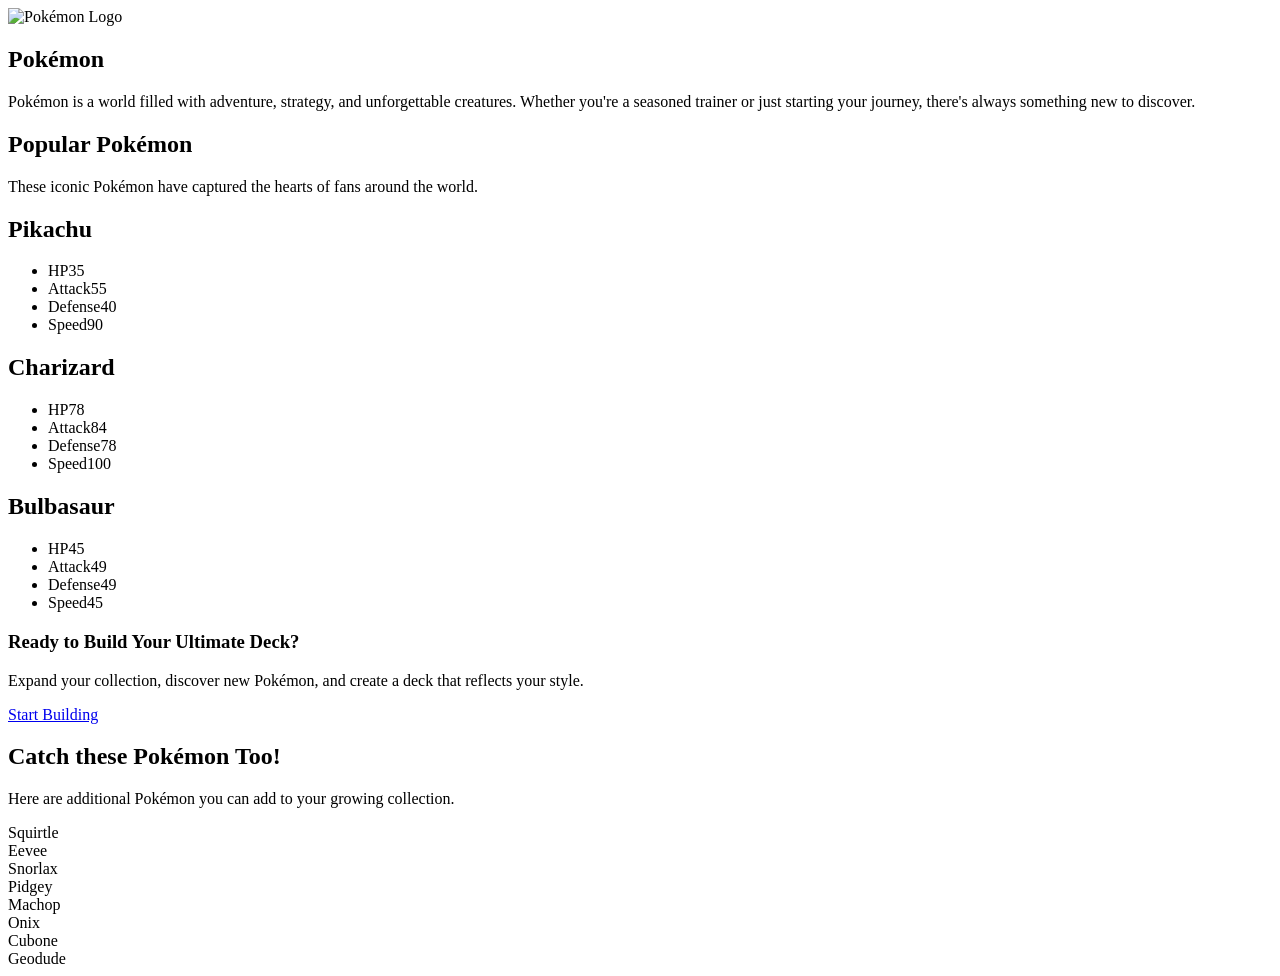
==== index.html @ 436937d3 "Add initial Pokémon fan page structure" ====
<!DOCTYPE html>
<html lang="en">
<head>
  <meta charset="UTF-8" />
  <meta name="viewport" content="width=device-width, initial-scale=1.0" />
  <title>Pokémon Fan Page</title>
  <link rel="stylesheet" href="styles.css" />
</head>

<body>

  <!-- ===========================
       HEADER WITH BADGES
  ============================ -->
  <header class="page-header">
    <img 
      src="https://upload.wikimedia.org/wikipedia/commons/9/98/International_Pok%C3%A9mon_logo.svg"
      alt="Pokémon Logo"
      class="pokemon-logo"
    />

    <div class="header-card-preview">
      <div class="preview-thumb pikachu-bg" title="Pikachu"></div>
      <div class="preview-thumb charizard-bg" title="Charizard"></div>
      <div class="preview-thumb bulbasaur-bg" title="Bulbasaur"></div>
    </div>
  </header>

  <div class="container">

    <!-- ===========================
         INTRO SECTION
    ============================ -->
    <section class="info-block">
      <h1>Pokémon</h1>
      <p>
        Pokémon is a world filled with adventure, strategy, and unforgettable creatures.
        Whether you're a seasoned trainer or just starting your journey, there's always
        something new to discover.
      </p>
    </section>

    <!-- ===========================
         POPULAR POKEMON
    ============================ -->
    <section class="info-block">
      <h2>Popular Pokémon</h2>
      <p>
        These iconic Pokémon have captured the hearts of fans around the world.
      </p>
    </section>

    <!-- ===========================
         FEATURED CARD DECK
    ============================ -->
    <main class="card-deck">

      <article class="pokemon-card">
        <div class="pokemon-image pikachu"></div>
        <div class="pokemon-content">
          <h2 class="pokemon-name">Pikachu</h2>
          <ul class="pokemon-stats">
            <li><span>HP</span><span>35</span></li>
            <li><span>Attack</span><span>55</span></li>
            <li><span>Defense</span><span>40</span></li>
            <li><span>Speed</span><span>90</span></li>
          </ul>
        </div>
      </article>

      <article class="pokemon-card">
        <div class="pokemon-image charizard"></div>
        <div class="pokemon-content">
          <h2 class="pokemon-name">Charizard</h2>
          <ul class="pokemon-stats">
            <li><span>HP</span><span>78</span></li>
            <li><span>Attack</span><span>84</span></li>
            <li><span>Defense</span><span>78</span></li>
            <li><span>Speed</span><span>100</span></li>
          </ul>
        </div>
      </article>

      <article class="pokemon-card">
        <div class="pokemon-image bulbasaur"></div>
        <div class="pokemon-content">
          <h2 class="pokemon-name">Bulbasaur</h2>
          <ul class="pokemon-stats">
            <li><span>HP</span><span>45</span></li>
            <li><span>Attack</span><span>49</span></li>
            <li><span>Defense</span><span>49</span></li>
            <li><span>Speed</span><span>45</span></li>
          </ul>
        </div>
      </article>

    </main>

    <!-- ===========================
         CTA BELOW DECK
    ============================ -->
    <section class="below-deck-cta">
      <h3 class="below-deck-title">Ready to Build Your Ultimate Deck?</h3>
      <p class="below-deck-text">
        Expand your collection, discover new Pokémon, and create a deck that reflects your style.
      </p>
      <a href="#" class="below-deck-button">Start Building</a>
    </section>

    <!-- ===========================
         GRID SECTION
    ============================ -->
    <section class="extra-grid-section">
      <h2 class="extra-grid-title">Catch these Pokémon Too!</h2>
      <p class="extra-grid-description">
        Here are additional Pokémon you can add to your growing collection.
      </p>

      <div class="extra-card-grid">
        <div class="extra-card">Squirtle</div>
        <div class="extra-card">Eevee</div>
        <div class="extra-card">Snorlax</div>
        <div class="extra-card">Pidgey</div>
        <div class="extra-card">Machop</div>
        <div class="extra-card">Onix</div>
         <div class="extra-card">Cubone</div>
         <div class="extra-card">Geodude</div>
      </div>
    </section>

  </div>

</body>
</html>
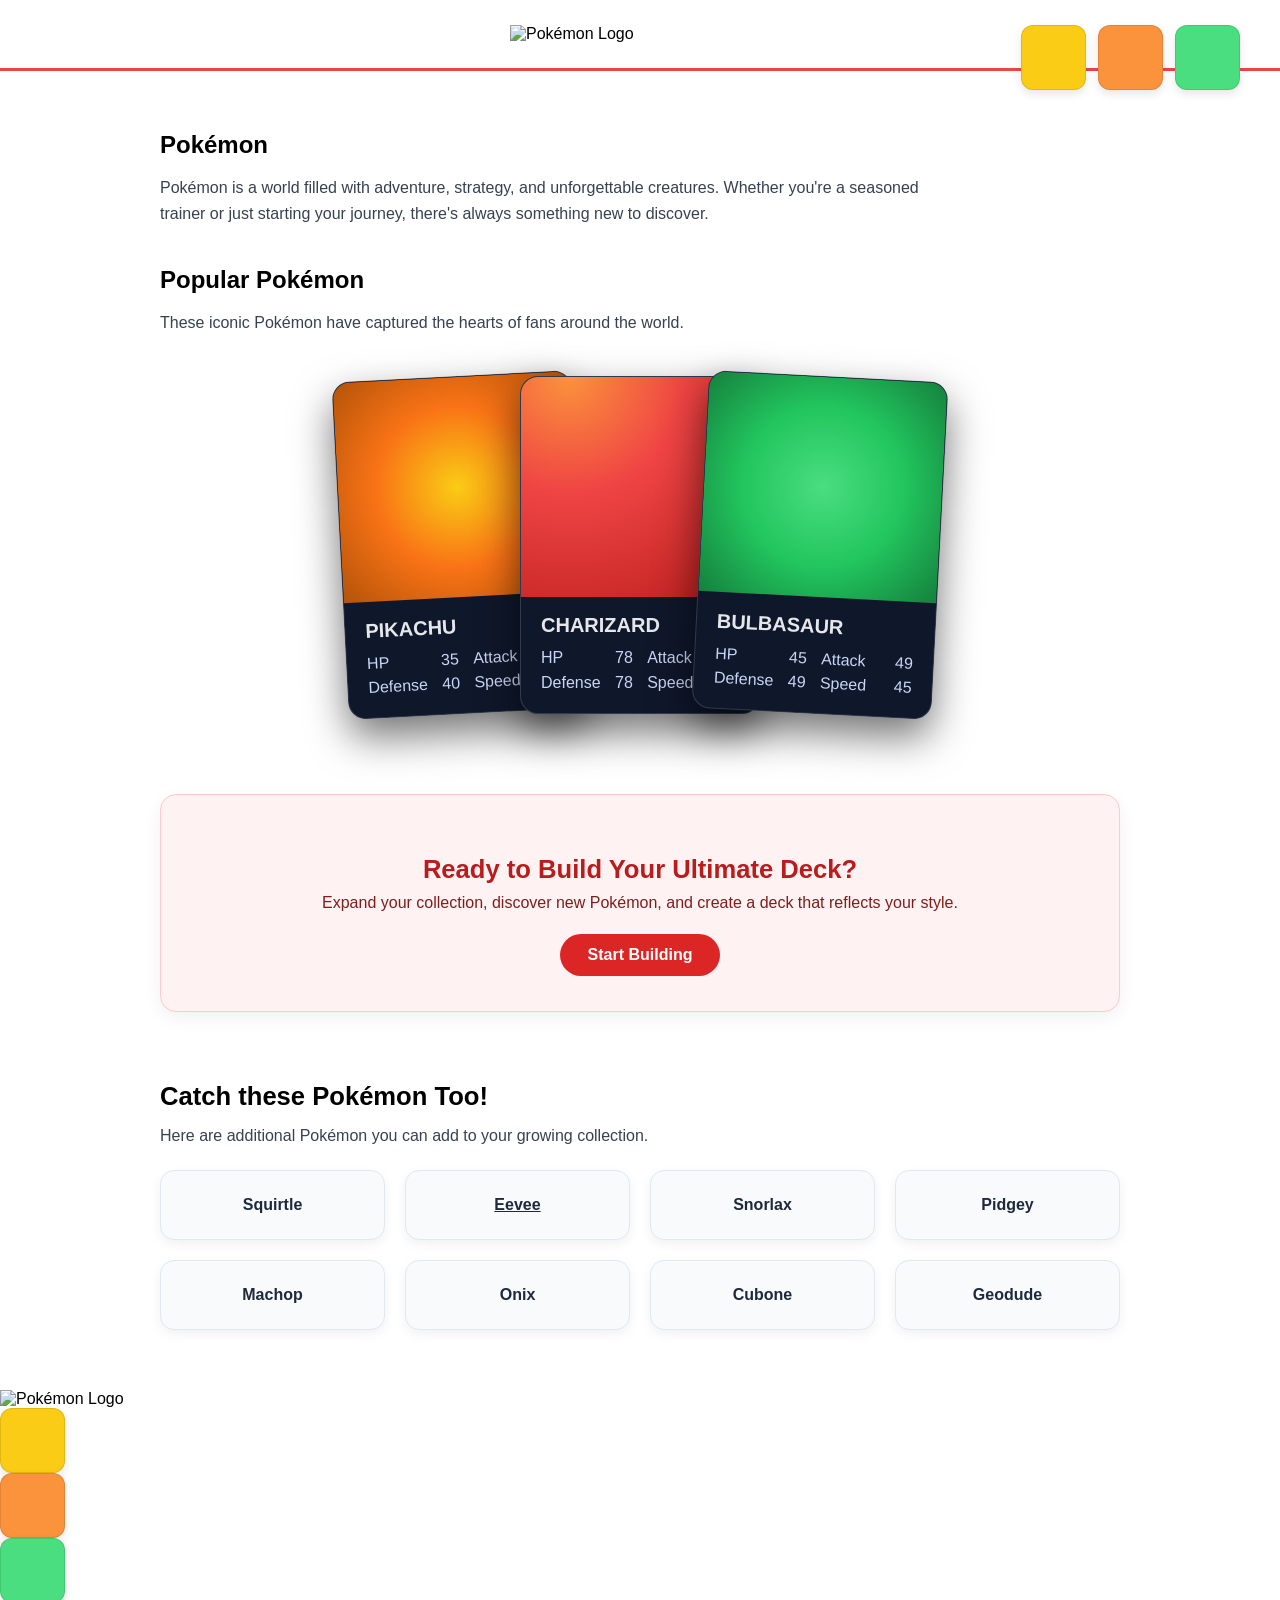
==== commit ba9a866c: "Refactor HTML comments and structure" ====
--- a/index.html
+++ b/index.html
@@ -20,17 +20,15 @@
     />
 
     <div class="header-card-preview">
-      <div class="preview-thumb pikachu-bg" title="Pikachu"></div>
-      <div class="preview-thumb charizard-bg" title="Charizard"></div>
-      <div class="preview-thumb bulbasaur-bg" title="Bulbasaur"></div>
+      <div class="preview-thumb pikachu-bg"></div>
+      <div class="preview-thumb charizard-bg"></div>
+      <div class="preview-thumb bulbasaur-bg"></div>
     </div>
   </header>
 
   <div class="container">
 
-    <!-- ===========================
-         INTRO SECTION
-    ============================ -->
+    <!-- INTRO -->
     <section class="info-block">
       <h1>Pokémon</h1>
       <p>
@@ -40,20 +38,14 @@
       </p>
     </section>
 
-    <!-- ===========================
-         POPULAR POKEMON
-    ============================ -->
+    <!-- POPULAR -->
     <section class="info-block">
       <h2>Popular Pokémon</h2>
-      <p>
-        These iconic Pokémon have captured the hearts of fans around the world.
-      </p>
+      <p>These iconic Pokémon have captured the hearts of fans around the world.</p>
     </section>
 
-    <!-- ===========================
-         FEATURED CARD DECK
-    ============================ -->
-    <main class="card-deck">
+    <!-- CARD DECK -->
+    <section class="card-deck">
 
       <article class="pokemon-card">
         <div class="pokemon-image pikachu"></div>
@@ -94,11 +86,9 @@
         </div>
       </article>
 
-    </main>
+    </section>
 
-    <!-- ===========================
-         CTA BELOW DECK
-    ============================ -->
+    <!-- CTA -->
     <section class="below-deck-cta">
       <h3 class="below-deck-title">Ready to Build Your Ultimate Deck?</h3>
       <p class="below-deck-text">
@@ -107,9 +97,7 @@
       <a href="#" class="below-deck-button">Start Building</a>
     </section>
 
-    <!-- ===========================
-         GRID SECTION
-    ============================ -->
+    <!-- GRID SECTION -->
     <section class="extra-grid-section">
       <h2 class="extra-grid-title">Catch these Pokémon Too!</h2>
       <p class="extra-grid-description">
@@ -118,17 +106,39 @@
 
       <div class="extra-card-grid">
         <div class="extra-card">Squirtle</div>
-        <div class="extra-card">Eevee</div>
+
+        <!-- Eevee now opens a new page -->
+        <a href="eevee.html" class="extra-card">Eevee</a>
+
         <div class="extra-card">Snorlax</div>
         <div class="extra-card">Pidgey</div>
         <div class="extra-card">Machop</div>
         <div class="extra-card">Onix</div>
-         <div class="extra-card">Cubone</div>
-         <div class="extra-card">Geodude</div>
+        <div class="extra-card">Cubone</div>
+        <div class="extra-card">Geodude</div>
       </div>
     </section>
 
   </div>
 
+  <!-- FOOTER -->
+  <footer class="page-footer">
+
+    <div class="footer-left">
+      <img 
+        src="https://upload.wikimedia.org/wikipedia/commons/9/98/International_Pok%C3%A9mon_logo.svg"
+        alt="Pokémon Logo"
+        class="footer-logo"
+      />
+    </div>
+
+    <div class="footer-right">
+      <div class="preview-thumb pikachu-bg"></div>
+      <div class="preview-thumb charizard-bg"></div>
+      <div class="preview-thumb bulbasaur-bg"></div>
+    </div>
+
+  </footer>
+
 </body>
 </html>
--- a/styles.css
+++ b/styles.css
@@ -0,0 +1,259 @@
+/* RESET */
+*,
+*::before,
+*::after {
+  box-sizing: border-box;
+}
+
+body {
+  margin: 0;
+  padding: 0;
+  font-family: 'Inter', sans-serif;
+  background: #ffffff;
+  color: #000000;
+  overflow-x: hidden;
+}
+
+.container {
+  max-width: 1000px;
+  margin: 0 auto;
+  padding: 20px 20px 60px;
+}
+
+/* HEADER */
+.page-header {
+  padding: 25px 40px;
+  display: flex;
+  justify-content: center;
+  align-items: center;
+  border-bottom: 3px solid #ef4444;
+  position: relative;
+}
+
+.pokemon-logo {
+  width: 260px;
+}
+
+/* BADGES TOP RIGHT */
+.header-card-preview {
+  display: flex;
+  gap: 12px;
+  position: absolute;
+  right: 40px;
+  top: 25px;
+}
+
+.preview-thumb {
+  width: 65px;
+  height: 65px;
+  border-radius: 12px;
+  background-repeat: no-repeat;
+  background-position: center;
+  background-size: 55px;
+  box-shadow: 0 4px 10px rgba(0, 0, 0, 0.1);
+  border: 1px solid rgba(0, 0, 0, 0.1);
+}
+
+.pikachu-bg {
+  background-image: url("https://raw.githubusercontent.com/PokeAPI/sprites/master/sprites/pokemon/25.png");
+  background-color: #facc15;
+}
+.charizard-bg {
+  background-image: url("https://raw.githubusercontent.com/PokeAPI/sprites/master/sprites/pokemon/6.png");
+  background-color: #fb923c;
+}
+.bulbasaur-bg {
+  background-image: url("https://raw.githubusercontent.com/PokeAPI/sprites/master/sprites/pokemon/1.png");
+  background-color: #4ade80;
+}
+
+/* INFO BLOCKS */
+.info-block {
+  margin-top: 40px;
+  margin-bottom: 20px;
+}
+
+.info-block h1,
+.info-block h2 {
+  margin: 0 0 10px;
+}
+
+.info-block p {
+  max-width: 800px;
+  line-height: 1.6;
+  color: #374151;
+}
+
+/* CARD DECK */
+.card-deck {
+  display: flex;
+  justify-content: center;
+  gap: 0;
+  padding: 20px 0;
+  position: relative;
+}
+
+.pokemon-card {
+  width: 240px;
+  background: #0f172a;
+  border-radius: 18px;
+  overflow: hidden;
+  border: 1px solid rgba(148, 163, 184, 0.25);
+  box-shadow: 0 18px 40px rgba(0, 0, 0, 0.55);
+  margin-left: -60px;
+  transform: rotate(-3deg);
+  transition: 250ms ease;
+  cursor: pointer;
+}
+
+.pokemon-card:first-child { margin-left: 0; }
+.pokemon-card:nth-child(2) { transform: rotate(0deg); }
+.pokemon-card:nth-child(3) { transform: rotate(3deg); }
+
+.pokemon-card:hover {
+  transform: rotate(0deg) translateY(-25px) scale(1.08);
+  z-index: 10;
+}
+
+/* CARD IMAGE AREA */
+.pokemon-image {
+  height: 220px;
+  position: relative;
+  display: flex;
+  align-items: flex-end;
+  justify-content: center;
+}
+
+.pokemon-image::before {
+  content: "";
+  position: absolute;
+  inset: 0;
+  opacity: 0.35;
+  mix-blend-mode: screen;
+  background-repeat: no-repeat;
+  background-position: center bottom;
+  background-size: 160px;
+}
+
+/* Pokémon backgrounds */
+.pikachu {
+  background: radial-gradient(circle, #facc15, #f97316, #b45309);
+}
+
+.charizard {
+  background: radial-gradient(circle at 20% 0%, #fb923c 0%, #ef4444 40%, #b91c1c 100%);
+}
+
+.bulbasaur {
+  background: radial-gradient(circle, #4ade80, #22c55e, #15803d);
+}
+
+.pikachu::before { background-image: url("https://raw.githubusercontent.com/PokeAPI/sprites/master/sprites/pokemon/25.png"); }
+.charizard::before { background-image: url("https://raw.githubusercontent.com/PokeAPI/sprites/master/sprites/pokemon/6.png"); }
+.bulbasaur::before { background-image: url("https://raw.githubusercontent.com/PokeAPI/sprites/master/sprites/pokemon/1.png"); }
+
+/* CARD CONTENT */
+.pokemon-content {
+  padding: 1.1rem 1.25rem 1.3rem;
+}
+
+.pokemon-name {
+  margin: 0 0 0.75rem;
+  font-size: 1.25rem;
+  color: #e5e7eb;
+  text-transform: uppercase;
+}
+
+.pokemon-stats {
+  list-style: none;
+  padding: 0;
+  margin: 0;
+  display: grid;
+  grid-template-columns: repeat(2, 1fr);
+  gap: 0.4rem 0.9rem;
+}
+
+.pokemon-stats li {
+  display: flex;
+  justify-content: space-between;
+  color: #cbd5f5;
+}
+
+/* CTA BELOW DECK */
+.below-deck-cta {
+  margin-top: 60px;
+  margin-bottom: 60px;
+  padding: 35px 30px;
+  background: #fef2f2;
+  border: 1px solid #fecaca;
+  border-radius: 16px;
+  text-align: center;
+  box-shadow: 0 6px 18px rgba(0,0,0,0.06);
+}
+
+.below-deck-title {
+  font-size: 1.6rem;
+  color: #b91c1c;
+  margin-bottom: 10px;
+}
+
+.below-deck-text {
+  max-width: 700px;
+  margin: 0 auto 22px;
+  color: #7f1d1d;
+}
+
+.below-deck-button {
+  display: inline-block;
+  padding: 12px 28px;
+  background: #dc2626;
+  color: #ffffff;
+  text-decoration: none;
+  font-weight: 600;
+  border-radius: 30px;
+  transition: 0.2s ease;
+}
+
+.below-deck-button:hover {
+  transform: translateY(-3px);
+  box-shadow: 0 8px 20px rgba(220, 38, 38, 0.35);
+}
+
+/* GRID SECTION */
+.extra-grid-section {
+  margin-top: 70px;
+}
+
+.extra-grid-title {
+  font-size: 1.6rem;
+  margin-bottom: 10px;
+}
+
+.extra-grid-description {
+  max-width: 700px;
+  margin-bottom: 25px;
+  color: #374151;
+}
+
+.extra-card-grid {
+  display: grid;
+  grid-template-columns: repeat(auto-fill, minmax(180px, 1fr));
+  gap: 20px;
+}
+
+.extra-card {
+  background: #f8fafc;
+  border: 1px solid #e2e8f0;
+  border-radius: 14px;
+  padding: 25px;
+  text-align: center;
+  font-weight: 600;
+  color: #1e293b;
+  box-shadow: 0 4px 12px rgba(0,0,0,0.06);
+  transition: 0.2s ease;
+}
+
+.extra-card:hover {
+  transform: translateY(-4px);
+  box-shadow: 0 10px 20px rgba(0,0,0,0.12);
+}
